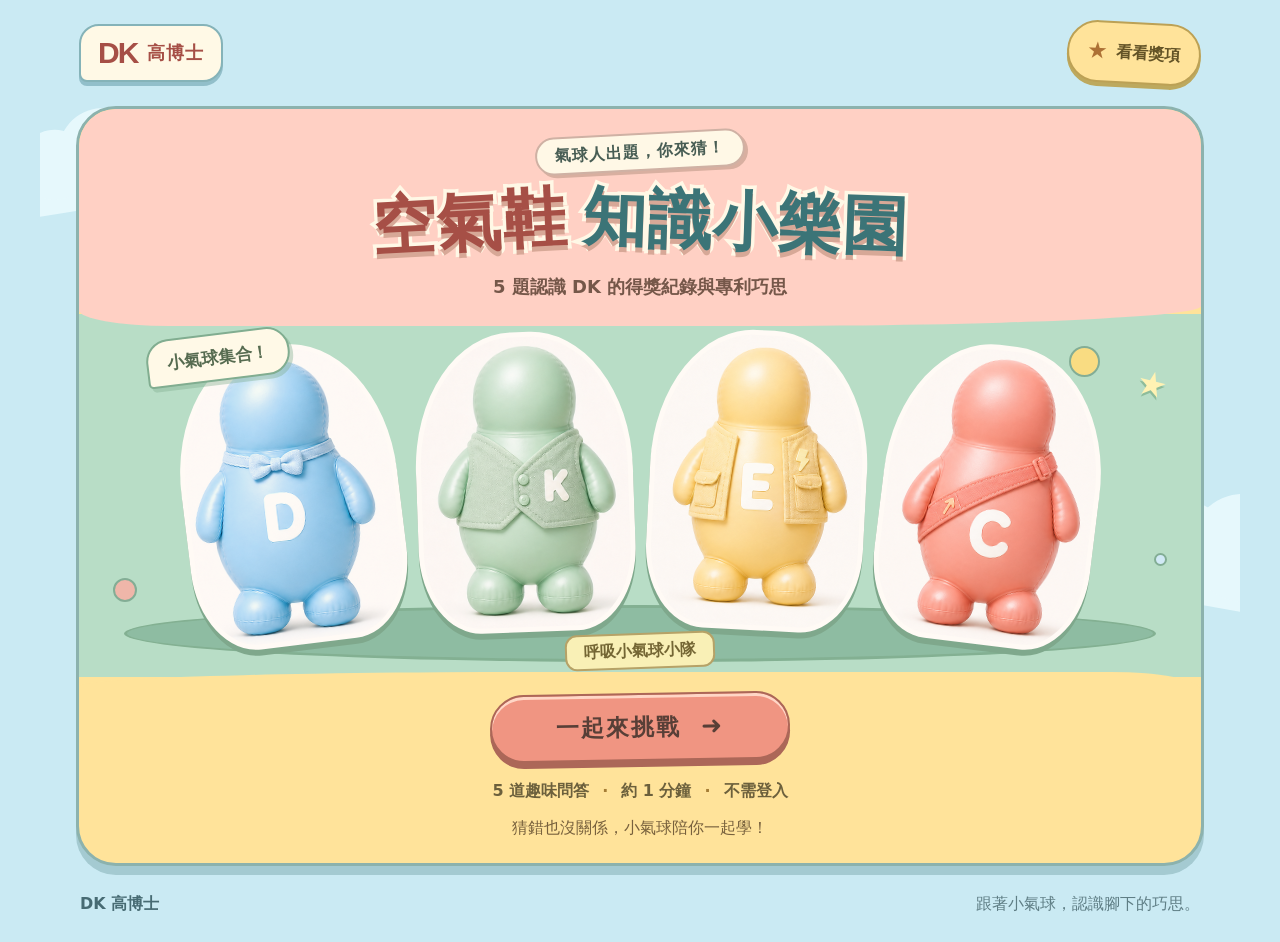
==== index.html @ 1c24d0b2 "Publish DK balloon quiz for mobile and embedded websites" ====
<!doctype html>
<html lang="zh-Hant">
<head>
  <meta charset="utf-8">
  <meta name="viewport" content="width=device-width, initial-scale=1">
  <meta name="color-scheme" content="light">
  <meta name="theme-color" content="#e5f5f6">
  <meta name="description" content="跟呼吸小氣球一起挑戰 5 題空氣鞋冷知識，認識 DK 高博士的得獎紀錄與底台巧思。">
  <title>跟呼吸小氣球，挑戰空氣鞋冷知識｜DK 高博士</title>
  <link rel="stylesheet" href="styles.css">
  <link rel="stylesheet" href="reactions.css">
  <script src="questions.js" defer></script>
  <script src="app.js" defer></script>
</head>
<body>
  <div class="quiz-shell" id="quiz-shell">
    <div class="sky-cloud cloud-left" aria-hidden="true"></div>
    <div class="sky-cloud cloud-right" aria-hidden="true"></div>
    <header class="site-header">
      <a class="brand" href="https://www.dk-shoes.com.tw/page/AirShoes" target="_blank" rel="noopener noreferrer" aria-label="DK 高博士空氣鞋介紹，另開視窗"><strong>DK</strong><span>高博士</span></a>
      <button class="text-button awards-trigger" type="button" data-open-awards><span aria-hidden="true">★</span> 看看獎項</button>
    </header>

    <main id="main-content">
      <section class="screen home-screen" id="home-screen" aria-labelledby="home-title">
        <div class="hero-copy">
          <p class="eyebrow">氣球人出題，你來猜！</p>
          <h1 id="home-title" tabindex="-1"><span class="title-top">空氣鞋</span><span class="title-bottom">知識小樂園</span></h1>
          <p class="hero-description">5 題認識 DK 的得獎紀錄與專利巧思</p>
        </div>
        <div class="hero-art" aria-label="D、K、E、C 呼吸小氣球小隊">
          <div class="hero-speech">小氣球集合！</div>
          <div class="stage-ground" aria-hidden="true"></div>
          <span class="play-dot dot-one" aria-hidden="true"></span>
          <span class="play-dot dot-two" aria-hidden="true"></span>
          <span class="play-dot dot-three" aria-hidden="true"></span>
          <span class="art-star" aria-hidden="true">★</span>
          <div class="crew">
            <div class="crew-member crew-d"><div class="mascot mascot-d"><img src="assets/mascot-d.png" alt="藍色 D 氣球人" width="1672" height="941" draggable="false"></div></div>
            <div class="crew-member crew-k"><div class="mascot mascot-k"><img src="assets/mascot-k.png" alt="綠色 K 氣球人" width="1692" height="929" draggable="false"></div></div>
            <div class="crew-member crew-e"><div class="mascot mascot-e"><img src="assets/mascot-e.png" alt="黃色 E 氣球人" width="1693" height="929" draggable="false"></div></div>
            <div class="crew-member crew-c"><div class="mascot mascot-c"><img src="assets/mascot-c.png" alt="珊瑚色 C 氣球人" width="1649" height="954" draggable="false"></div></div>
          </div>
          <p class="crew-caption">呼吸小氣球小隊</p>
        </div>
        <div class="hero-actions">
          <button class="button button-primary start-button" id="start-button" type="button">一起來挑戰 <span aria-hidden="true">➜</span></button>
          <div class="game-facts" aria-label="共 5 題，約 1 分鐘，不需登入"><span>5 道趣味問答</span><span>約 1 分鐘</span><span>不需登入</span></div>
        </div>
        <div class="home-bottom"><p>猜錯也沒關係，小氣球陪你一起學！</p></div>
      </section>

      <section class="screen question-screen" id="question-screen" aria-labelledby="question-title" hidden>
        <div class="quiz-status"><span id="question-counter">第 1 / 5 題</span><span id="score-counter">已答對 0 題</span></div>
        <div class="progress-track" role="progressbar" id="progress-bar" aria-label="答題進度" aria-valuemin="0" aria-valuemax="5" aria-valuenow="0"><div id="progress-fill"></div></div>
        <div class="question-layout">
          <aside class="host-stage" aria-label="本題主持人">
            <div class="host-speech" id="host-speech"></div>
            <div class="host-figure"><div class="mascot" id="host-mascot"><img id="host-image" src="assets/mascot-k.png" alt="K 氣球人" draggable="false"></div></div>
            <p class="host-name" id="host-name">K 小氣球</p>
          </aside>
          <div class="question-content">
            <p class="eyebrow question-category" id="question-category"></p>
            <h2 class="question-title" id="question-title" tabindex="-1"></h2>
            <p class="choose-hint" id="choose-hint">選一個答案，看看你猜對了沒。</p>
            <div class="answer-list" id="answer-list" role="group" aria-labelledby="question-title"></div>
            <div id="answer-feedback" class="answer-feedback" aria-live="polite" aria-atomic="true"></div>
            <div class="next-row"><button class="button button-primary" id="next-button" type="button" hidden>下一題 <span aria-hidden="true">→</span></button></div>
          </div>
        </div>
      </section>

      <section class="screen result-screen" id="result-screen" aria-labelledby="result-title" hidden>
        <p class="eyebrow result-eyebrow">挑戰完成 · 每一步都更懂 DK</p>
        <h2 id="result-title" tabindex="-1"></h2>
        <p class="result-intro" id="result-intro"></p>
        <div class="result-center">
          <div class="result-character"><div class="mascot mascot-d"><img src="assets/mascot-d.png" alt="D 小氣球陪你完成挑戰" width="1672" height="941" draggable="false"></div></div>
          <div class="score-medallion"><span class="score-label">本次成績</span><p><strong id="final-score">100</strong><span>分</span></p><span id="result-count">答對 5 / 5 題</span></div>
          <div class="result-character"><div class="mascot mascot-k"><img src="assets/mascot-k.png" alt="K 小氣球為你鼓勵" width="1692" height="929" draggable="false"></div></div>
        </div>
        <div class="result-actions"><a class="button button-primary" href="https://www.dk-shoes.com.tw/page/AirShoes" target="_blank" rel="noopener noreferrer">認識 DK 空氣鞋 <span aria-hidden="true">↗</span><span class="sr-only">，另開視窗</span></a><button class="button button-outline" id="restart-button" type="button">重新挑戰 <span aria-hidden="true">↻</span></button></div>
        <button class="text-button review-toggle" id="review-toggle" type="button" aria-expanded="false" aria-controls="review-panel">看看 5 題重點 <span aria-hidden="true">＋</span></button>
        <section class="review-panel" id="review-panel" hidden aria-labelledby="review-title"><h3 id="review-title">把這 5 個小知識帶走</h3><ol class="review-list" id="review-list"></ol></section>
      </section>
    </main>
    <footer class="site-footer"><span>DK 高博士</span><span>跟著小氣球，認識腳下的巧思。</span></footer>
  </div>

  <dialog id="awards-dialog" class="awards-dialog" aria-labelledby="awards-title">
    <div class="dialog-header"><div><p class="eyebrow">DK 高博士</p><h2 id="awards-title">得獎與專利紀錄</h2></div><button class="dialog-close" id="close-awards" type="button" aria-label="關閉得獎與專利紀錄">×</button></div>
    <div class="dialog-body"><img src="assets/awards.png" alt="DK 空氣鞋得獎與專利紀錄圖卡，包含 KIDE 大會鉑金獎與金牌，以及 IIIC 鞋底透氣結構改良金牌。" width="1280" height="2263" loading="lazy" decoding="async"><p class="image-caption">DK 高博士品牌資料圖卡</p></div>
  </dialog>
  <noscript><p class="noscript">請啟用 JavaScript，即可開始氣球人問答遊戲。</p></noscript>
</body>
</html>
---- styles.css ----
:root{--paper:#fff8eb;--paper-light:#fffdf5;--sky:#caeaf3;--mint:#b8ddc6;--pink:#ffd0c4;--yellow:#ffe39a;--ink:#354e55;--muted:#536b6d;--red:#a64f46;--red-dark:#843f38;--line:#abc6c4;--gold:#bf7f2e;--green:#397052;--green-bg:#def0d1;--red-bg:#ffe0d8;--font:"Arial Rounded MT Bold","Microsoft JhengHei","PingFang TC",system-ui,sans-serif}
*{box-sizing:border-box}
html{background:var(--sky);scroll-behavior:smooth}
body{margin:0;background:var(--sky);color:var(--ink);font:500 16px/1.65 var(--font);-webkit-font-smoothing:antialiased}
button,a{-webkit-tap-highlight-color:transparent;touch-action:manipulation}
button{font:inherit;color:inherit;cursor:pointer}
button:disabled{cursor:default;opacity:1}
a{color:inherit}
button:focus-visible,a:focus-visible{outline:3px solid #2f677b;outline-offset:5px}
h1:focus,h2:focus{outline:none}
[hidden]{display:none!important}
img{display:block;max-width:100%}
h1,h2,h3,p{margin:0}
.quiz-shell{position:relative;isolation:isolate;width:min(1200px,100%);padding:0 36px;margin:0 auto;overflow:hidden}
.site-header{position:relative;z-index:3;display:flex;align-items:center;justify-content:space-between;gap:16px;padding:22px 3px}
.brand{display:inline-flex;align-items:center;gap:10px;text-decoration:none;color:var(--red);line-height:1;background:#fff9e6;border:2px solid #85b3b8;border-radius:20px 20px 20px 8px;padding:12px 17px;box-shadow:0 4px 0 #92bfca}
.brand strong{font-family:Arial,sans-serif;font-weight:900;font-size:30px;letter-spacing:-2px}
.brand>span{font-size:18px;font-weight:900;letter-spacing:1px}
.text-button{display:inline-flex;align-items:center;justify-content:center;gap:9px;padding:10px 0;background:none;border:0;text-decoration:none;font-weight:800;font-size:16px}
.awards-trigger{background:var(--yellow);border:2px solid #bca155;border-radius:40px;padding:10px 18px;box-shadow:0 4px 0 #bda95e;color:#635326;transform:rotate(3deg)}
.awards-trigger:hover{transform:rotate(0) translateY(-2px)}
.awards-trigger>span{color:#ad7135;font-size:23px}
.sky-cloud{position:absolute;z-index:-1;pointer-events:none;width:160px;height:50px;background:#eefcff;border-radius:100px;opacity:.8}
.sky-cloud:before,.sky-cloud:after{content:"";position:absolute;background:inherit;border-radius:50%;width:70px;height:70px;left:23px;top:-34px}
.sky-cloud:after{width:90px;height:90px;left:63px;top:-48px}
.cloud-left{left:-40px;top:160px;transform:rotate(-9deg)}
.cloud-right{right:-45px;top:550px;transform:rotate(10deg) scale(1.2)}
.home-screen{position:relative;border:3px solid #8cb2ad;border-radius:40px;background:var(--yellow);overflow:hidden;box-shadow:0 9px 0 #a4cad1}
.hero-copy{position:relative;text-align:center;padding:24px 22px 22px;background:var(--pink);border-radius:36px 36px 40% 8% / 36px 36px 20px 16px;z-index:2}
.eyebrow{font-size:16px;font-weight:900;letter-spacing:1px;color:var(--red)}
.hero-copy>.eyebrow{display:inline-block;color:#485d54;background:#fff8e6;border:2px solid #cfb1a4;border-radius:40px;padding:4px 18px;transform:rotate(-3deg);box-shadow:3px 3px 0 #d8afa0}
h1{display:flex;justify-content:center;align-items:center;gap:16px;flex-wrap:wrap;font-size:clamp(42px,5.2vw,64px);line-height:1.28;letter-spacing:1px;font-weight:1000;margin:11px 0 7px;color:#a64f46;-webkit-text-stroke:7px #fff8e6;paint-order:stroke fill;text-shadow:0 5px 0 #d7a897}
.title-top{display:inline-block;transform:rotate(-3deg)}
.title-bottom{display:inline-block;color:#3b7477;transform:rotate(2deg)}
.hero-description{font-size:18px;line-height:1.8;color:#755749;font-weight:700}
.hero-art{position:relative;min-width:0;height:363px;background:var(--mint);padding:12px 28px 15px;margin-top:-12px;isolation:isolate;overflow:hidden}
.stage-ground{position:absolute;left:4%;right:4%;height:57px;bottom:15px;background:#8ebca2;border:3px solid #83b092;border-radius:50%;z-index:0}
.hero-speech{position:absolute;top:19px;left:6%;z-index:3;color:#566b50;background:#fff9e7;border:2px solid #81ad90;border-radius:23px 23px 23px 5px;font-size:17px;font-weight:900;padding:8px 19px;transform:rotate(-7deg);box-shadow:3px 4px 0 #81ad9066}
.crew{position:relative;z-index:1;display:flex;align-items:flex-end;justify-content:center;gap:8px;max-width:890px;width:94%;height:100%;margin:auto;padding:13px 0 18px}
.crew-member{position:relative;width:calc(25% - 6px);min-width:0;background:#fffaf5;border:5px solid #fffaf5;border-radius:46% 46% 28% 28%;box-shadow:0 6px 0 #7fa88c;transform-origin:center 85%;animation:breathe 5s ease-in-out infinite;isolation:isolate;overflow:hidden}
.crew-d{transform:rotate(-7deg);animation-delay:-1s}
.crew-k{margin-bottom:12px;transform:rotate(-2deg);animation-delay:-2s}
.crew-e{margin-bottom:14px;transform:rotate(3deg);animation-delay:-3s}
.crew-c{transform:rotate(7deg);animation-delay:-4s}
.mascot{position:relative;width:100%;aspect-ratio:510 / 715;overflow:hidden;mix-blend-mode:darken}
.mascot img{position:absolute;max-width:none;width:327.843137%;height:auto;left:-15.686275%;top:-12.587413%;user-select:none;pointer-events:none}
.mascot-k img{width:331.764706%}.mascot-e img{width:331.960784%}.mascot-c img{width:323.333333%}
.crew-caption{position:absolute;z-index:3;bottom:7px;left:50%;transform:translateX(-50%) rotate(-2deg);border-radius:12px;background:#f9f0b6;border:2px solid #b6a267;padding:3px 17px;font-size:16px;white-space:nowrap;font-weight:900;color:#746634}
.play-dot{position:absolute;border:2px solid #83ad95;border-radius:50%;width:20px;height:20px;background:#f9dc82;z-index:0}
.dot-one{top:32px;right:9%;width:31px;height:31px}.dot-two{left:3%;bottom:75px;background:#efb6a9;width:24px;height:24px}.dot-three{right:3%;bottom:111px;width:13px;height:13px;background:#d1e9f5}
.art-star{position:absolute;top:42px;right:3%;color:#fff2b3;font-size:34px;transform:rotate(14deg);text-shadow:0 3px 0 #8ebc9b;z-index:2}
.hero-actions{position:relative;text-align:center;background:var(--yellow);padding:21px 20px 5px;border-radius:40% 8% 0 0 / 14px 18px 0 0;margin-top:-5px;z-index:3}
.button{display:inline-flex;align-items:center;justify-content:center;gap:20px;min-height:60px;border-radius:40px;padding:13px 27px;font-weight:900;font-size:18px;line-height:1.5;text-decoration:none;border:2px solid transparent;transition:transform .16s,box-shadow .16s,background .16s}
.button-primary{background:#f09582;color:#583f37;border-color:#ac6758;box-shadow:0 6px 0 #ac6758,inset 0 3px 0 #ffd6c6}
.button-primary:hover{background:#ffa38c;transform:translateY(-2px);box-shadow:0 8px 0 #ac6758,inset 0 3px 0 #ffddcb}
.button-primary:active{transform:translateY(4px);box-shadow:0 2px 0 #ac6758,inset 0 2px 0 #ffd6c6}
.button-primary>span[aria-hidden]{font-size:25px;font-weight:900}
.button-outline{background:#fff9e8;border-color:#759d9e;color:#426d70;box-shadow:0 5px 0 #8bb3b4}
.button-outline:hover{background:#e9faf6;transform:translateY(-2px);box-shadow:0 7px 0 #8bb3b4}
.start-button{min-width:300px;font-size:23px;min-height:68px;letter-spacing:2px;transform:rotate(-1deg)}
.game-facts{display:flex;justify-content:center;flex-wrap:wrap;column-gap:13px;row-gap:2px;font-size:16px;color:#6c603c;font-weight:700;margin:17px 0 0}
.game-facts>span:not(:last-child)::after{content:"·";margin-left:13px;color:#a57d35}
.home-bottom{padding:6px 18px 22px;text-align:center;font-size:16px;color:#78613d}
.site-footer{display:flex;align-items:center;justify-content:space-between;gap:16px;color:#5f7e85;font-size:16px;line-height:1.65;padding:25px 4px 24px}
.site-footer>span:first-child{font-weight:900;color:#476b73;white-space:nowrap}
.question-screen{background:#fce5a7;border:3px solid #a6b58d;border-radius:36px;box-shadow:0 8px 0 #aac9b1;padding:25px 28px 32px}
.quiz-status{display:flex;justify-content:space-between;align-items:center;gap:16px;color:#6d663f;font-size:16px;font-weight:800;margin-bottom:13px}
#question-counter{color:#4f6456;background:#fff8d8;border:2px solid #b7bc8c;padding:5px 15px;border-radius:18px;transform:rotate(-2deg)}
.progress-track{height:14px;background:#e3cf8e;border:2px solid #c4b274;border-radius:20px;overflow:hidden;box-shadow:inset 0 2px 2px #b39a5a26}
.progress-track>div{height:100%;width:0;background:#ef9982;border-right:2px solid #bd7965;border-radius:20px;transition:width .35s ease}
.question-layout{display:grid;grid-template-columns:minmax(240px,.82fr) minmax(0,1.25fr);gap:26px;margin-top:25px;align-items:start}
.host-stage{position:relative;display:flex;flex-direction:column;align-items:center;min-width:0;isolation:isolate;padding:20px 15px 19px;background:#b9dec8;border-radius:40px 40px 45% 45% / 40px 40px 26px 26px;border:2px solid #8fba9f;min-height:460px}
.host-stage::before{content:"";position:absolute;bottom:45px;left:8%;width:84%;height:40px;background:#84b79d;border-radius:50%;z-index:-1}
.host-speech{position:relative;background:#fff9de;border:2px solid #86aa8d;border-radius:24px 24px 24px 7px;padding:14px 17px;font-size:17px;font-weight:800;line-height:1.7;width:100%;max-width:300px;min-height:86px;box-shadow:3px 4px 0 #8fba9f;z-index:2;transform:rotate(-2deg)}
.host-speech::after{content:"";position:absolute;bottom:-9px;left:48%;width:16px;height:16px;background:inherit;border-right:2px solid #86aa8d;border-bottom:2px solid #86aa8d;transform:rotate(45deg)}
.host-figure{width:230px;max-width:92%;margin:24px 0 0;background:#fffaf5;border:5px solid #fffaf5;border-radius:46% 46% 28% 28%;box-shadow:0 4px 0 #7fa88c;animation:arrive .4s ease-out;isolation:isolate}
.host-figure>.mascot{border-radius:46% 46% 28% 28%}
.host-name{position:relative;z-index:2;font-size:16px;color:#536d4c;font-weight:900;letter-spacing:1px;margin-top:13px;background:#f8ecc2;border:2px solid #9fac79;border-radius:14px;padding:2px 16px;transform:rotate(2deg)}
.question-content{min-width:0;background:#fff6d4;border:2px solid #d8c58b;border-radius:28px;padding:25px 25px 26px}
.question-category{display:inline-block;font-size:16px;letter-spacing:0;color:#805d3e;margin-bottom:13px;background:#ffdfb3;padding:3px 12px;border-radius:12px;transform:rotate(-1deg)}
.question-title{font-size:clamp(24px,2.4vw,30px);line-height:1.55;letter-spacing:0;font-weight:900;color:#3d5759}
.choose-hint{font-size:16px;color:#786e4b;margin:14px 0 18px}
.answer-list{display:grid;gap:14px}
.answer-button{position:relative;display:flex;align-items:center;gap:13px;padding:12px 16px;min-height:68px;width:100%;background:#fffdf1;border:2px solid #adbdb0;border-radius:24px;text-align:left;font-size:18px;font-weight:800;line-height:1.6;box-shadow:0 4px 0 #adbdb0;transition:transform .16s,box-shadow .16s,background .16s}
.answer-button:not(:disabled):hover{background:#eaf6f2;transform:translateY(-2px);box-shadow:0 6px 0 #89a99e}
.answer-button:not(:disabled):active{transform:translateY(3px);box-shadow:0 1px 0 #89a99e}
.answer-letter{display:flex;align-items:center;justify-content:center;width:37px;height:37px;flex:0 0 37px;border:2px solid #e1bd66;border-radius:45% 47% 40% 43%;background:#ffe29a;font-size:18px;font-weight:900;color:#725a30;transform:rotate(-5deg)}
.answer-button:nth-child(2) .answer-letter{background:#c7e6f0;border-color:#8cb8c7;color:#436f7e;transform:rotate(5deg)}
.answer-button:nth-child(3) .answer-letter{background:#cde8c7;border-color:#9ebc90;color:#54734b;transform:rotate(-4deg)}
.answer-label{min-width:0;flex:1}.answer-mark{font-size:16px;white-space:nowrap;font-weight:900}
.answer-button.is-correct{border-color:#63956d;background:#d9eecb;color:#356142;box-shadow:0 4px 0 #63956d}
.answer-button.is-correct .answer-letter{background:#63956d;border-color:#63956d;color:white}
.answer-button.is-wrong{border-color:#be8172;background:#faddcc;color:#9e5143;box-shadow:0 4px 0 #be8172}
.answer-button.is-wrong .answer-letter{background:#bd7868;border-color:#bd7868;color:white}
.answer-button.is-muted{color:#7c806b;background:#f2edd9;border-color:#c4c6a6;box-shadow:0 4px 0 #c4c6a6}
.answer-feedback:not(:empty){margin-top:23px;background:#fff9e9;border-radius:23px;padding:15px;animation:arrive .25s ease-out}
.feedback-title{font-size:19px;font-weight:900;color:var(--red);margin-bottom:5px}
.feedback-explanation{color:#657169;font-size:16px;line-height:1.8}
.feedback-correct{color:var(--ink);font-weight:800;margin-bottom:5px;font-size:16px}
.next-row{display:flex;justify-content:flex-end;margin-top:23px}.next-row:has(button[hidden]){margin:0}#next-button{min-width:172px}
.result-screen{text-align:center;padding:31px 30px 30px;background:#ffd5c7;border:3px solid #c6978c;border-radius:38px;box-shadow:0 8px 0 #cfa99b}
.result-eyebrow{display:inline-block;color:#806345;background:#ffecaf;border:2px solid #c4ae6d;border-radius:15px;transform:rotate(-2deg);padding:4px 14px;margin-bottom:17px}
.result-screen h2{font-size:clamp(32px,3.6vw,48px);font-weight:1000;line-height:1.4;color:#a65a4b;letter-spacing:1px;-webkit-text-stroke:5px #fff6de;paint-order:stroke fill;text-shadow:0 4px 0 #d7a797}
.result-intro{font-size:17px;color:#795b4f;margin-top:13px}
.result-center{display:flex;justify-content:center;align-items:center;gap:20px;margin:27px auto 29px;max-width:750px;background:#c3e5d2;border:3px solid #9bc6aa;border-radius:45% 45% 28% 28% / 35px 35px 35px 35px;padding:24px 20px;position:relative}
.result-character{width:160px;flex:0 1 160px;min-width:0;background:#fffaf5;border:5px solid #fffaf5;border-radius:46% 46% 28% 28%;box-shadow:0 5px 0 #93bba0;isolation:isolate;overflow:hidden}
.result-character:first-child{transform:rotate(-9deg)}.result-character:last-child{transform:rotate(9deg)}
.score-medallion{border:4px solid #c39d4d;border-radius:45%;width:224px;height:224px;flex:0 0 224px;display:flex;flex-direction:column;justify-content:center;position:relative;background:#ffe59b;box-shadow:0 7px 0 #bd9f57,inset 0 0 0 7px #fff0bb;transform:rotate(-3deg)}
.score-medallion::before{content:"★";position:absolute;right:-19px;top:-18px;color:#e99b77;font-size:45px;-webkit-text-stroke:3px #fff8df;paint-order:stroke fill;text-shadow:0 3px 0 #a17c59;transform:rotate(13deg)}
.score-label{font-size:16px;font-weight:900;letter-spacing:2px;color:#836a32}
.score-medallion p{display:flex;justify-content:center;align-items:baseline;gap:6px;margin:-5px 0 -4px;color:#926038}
.score-medallion strong{font-size:82px;line-height:1.3;letter-spacing:-5px;font-family:var(--font);font-weight:1000}
.score-medallion p>span{font-size:18px;font-weight:900}#result-count{font-size:16px;color:#7c6939;font-weight:700}
.result-actions{display:flex;flex-wrap:wrap;gap:15px;justify-content:center}.review-toggle{margin-top:21px;color:#815a46}.review-toggle>span{font-size:23px;line-height:1}
.review-panel{text-align:left;max-width:790px;margin:20px auto 0;background:#fff0c8;border:2px solid #cdb479;border-radius:26px;padding:22px}
.review-panel h3{font-size:24px;margin-bottom:8px;color:#7b633f}.review-list{list-style:none;counter-reset:review;padding:0;margin:0}
.review-list>li{counter-increment:review;display:grid;grid-template-columns:32px 1fr;gap:13px;padding:16px 0;border-bottom:2px dashed #d4c18d;font-size:16px;color:#756b4e}.review-list>li:last-child{border:0;padding-bottom:0}
.review-list>li::before{content:counter(review);font-size:18px;color:#7c673b;font-weight:900;background:#f8d888;border:2px solid #c4ae69;border-radius:50%;width:30px;height:30px;display:flex;align-items:center;justify-content:center}
.review-item-title{font-size:18px;font-weight:900;color:#53685c;margin-bottom:4px}.review-result{display:inline-block;margin-top:5px;color:#95704d;font-size:16px;font-weight:800}
.awards-dialog{width:min(760px,calc(100% - 32px));max-height:86vh;max-height:86dvh;padding:0;border:3px solid #b79e6c;border-radius:29px;background:#fff0bd;color:var(--ink);box-shadow:0 10px 0 #877d5e55,0 25px 80px #354e5566;overflow:auto}
.awards-dialog::backdrop{background:#254e6699}.dialog-header{position:sticky;top:0;z-index:2;display:flex;align-items:center;justify-content:space-between;gap:16px;padding:18px 23px;background:#ffe5a0;border-bottom:3px solid #d1b77c}.dialog-header .eyebrow{font-size:16px;margin-bottom:2px;color:#937044}.dialog-header h2{font-size:25px;line-height:1.5;color:#6e6540}
.dialog-close{display:flex;align-items:center;justify-content:center;border:2px solid #b67e64;border-radius:50%;background:#f6b19a;width:44px;height:44px;flex:0 0 44px;font-size:30px;line-height:1;box-shadow:0 3px 0 #b67e64}.dialog-close:hover{background:#ffd0b6}.dialog-body{padding:20px}.dialog-body img{width:100%;height:auto;border-radius:10px}.image-caption{font-size:16px;color:#877451;text-align:center;margin:13px 0 0}
.sr-only{position:absolute;width:1px;height:1px;padding:0;margin:-1px;overflow:hidden;clip:rect(0,0,0,0);white-space:nowrap;border:0}.noscript{padding:18px;text-align:center;background:#ffe2a6;color:var(--red)}
@keyframes breathe{0%,100%{translate:0 0}50%{translate:0 -7px}}
@keyframes arrive{from{opacity:0;transform:translateY(8px)}to{opacity:1;transform:translateY(0)}}
@media(max-width:950px){.quiz-shell{padding:0 25px}.hero-art{height:310px}.crew{width:96%;padding-bottom:22px}.hero-speech{top:21px;font-size:16px}.question-screen{padding:23px 21px 28px}.question-layout{grid-template-columns:minmax(210px,.75fr) minmax(0,1.25fr);gap:19px}.host-stage{padding:16px 11px;min-height:410px}.host-speech{padding:13px;font-size:16px}.host-figure{width:210px}.question-content{padding:21px 19px}.question-title{font-size:25px}.answer-button{font-size:17px;padding:12px}.answer-mark{font-size:16px}.result-center{gap:16px}}
@media(max-width:700px){.quiz-shell{padding:0 15px}.site-header{padding:16px 1px 19px;gap:12px}.brand{padding:10px 12px;gap:8px;border-radius:17px 17px 17px 7px}.brand strong{font-size:28px}.brand>span{font-size:16px}.awards-trigger{padding:7px 12px;font-size:16px;gap:6px}.awards-trigger>span{font-size:20px}.home-screen{border-radius:29px}.hero-copy{padding:18px 12px 17px;border-radius:25px 25px 36% 8% / 25px 25px 13px 12px}.hero-copy>.eyebrow{font-size:16px;padding:3px 13px;letter-spacing:0}h1{font-size:clamp(34px,7.4vw,48px);gap:3px 9px;line-height:1.35;margin:10px 0 6px;-webkit-text-stroke:5px #fff8e6;letter-spacing:0}.hero-description{font-size:16px;line-height:1.75;max-width:310px;margin:auto}.hero-art{height:208px;padding:7px 8px 13px;margin-top:-7px}.crew{width:95%;gap:3px;padding:16px 0 25px}.crew-member{width:calc(25% - 2.25px);border-width:3px;box-shadow:0 4px 0 #7fa88c}.crew-k{margin-bottom:8px}.crew-e{margin-bottom:9px}.hero-speech{top:13px;left:7%;padding:3px 11px;font-size:16px;border-radius:14px 14px 14px 3px;box-shadow:2px 2px 0 #81ad9066}.crew-caption{font-size:16px;bottom:8px;padding:1px 10px;border-radius:9px}.stage-ground{bottom:17px;height:31px;border-width:2px}.dot-one{width:20px;height:20px;top:20px;right:14%}.dot-two{width:16px;height:16px;bottom:69px;left:2%}.dot-three{bottom:92px;right:2%;width:10px;height:10px}.art-star{font-size:22px;top:31px;right:5%}.hero-actions{padding:17px 13px 4px}.start-button{min-width:240px;min-height:61px;font-size:22px;padding:11px 22px}.game-facts{font-size:16px;column-gap:9px;margin-top:16px}.game-facts>span:not(:last-child)::after{margin-left:9px}.home-bottom{font-size:16px;padding:5px 14px 19px}.site-footer{padding:22px 2px 21px;font-size:16px;gap:10px;align-items:flex-start}.site-footer>span:last-child{text-align:right;max-width:220px}.question-screen{border-radius:27px;padding:18px 14px 24px}.quiz-status{font-size:16px;gap:9px;margin-bottom:13px}#question-counter{padding:3px 10px;border-radius:12px}.progress-track{height:12px}.question-layout{display:flex;flex-direction:column;gap:18px;margin-top:19px}.host-stage{display:grid;grid-template-columns:104px 1fr;grid-template-rows:auto;align-items:center;gap:0 12px;width:100%;padding:13px 13px 13px 10px;border-radius:26px;min-height:0}.host-stage::before{width:100px;left:10px;bottom:11px;height:19px}.host-figure{grid-column:1;grid-row:1;width:104px;max-width:100%;margin:0;border-width:3px}.host-speech{grid-column:2;grid-row:1;max-width:none;min-height:0;font-size:16px;padding:11px 12px;border-radius:19px 19px 19px 4px;box-shadow:2px 3px 0 #8fba9f}.host-speech::after{left:-8px;bottom:auto;top:calc(50% - 8px);border-bottom:2px solid #86aa8d;border-left:2px solid #86aa8d;border-right:0;transform:rotate(45deg)}.host-name{display:none}.question-content{padding:18px 15px 22px;width:100%;border-radius:23px}.question-category{font-size:16px;padding:3px 9px;margin-bottom:12px}.question-title{font-size:24px;line-height:1.55}.choose-hint{font-size:16px;margin:13px 0 17px}.answer-list{gap:13px}.answer-button{font-size:17px;padding:12px 11px;gap:10px;min-height:66px;border-radius:22px}.answer-letter{width:32px;height:32px;flex-basis:32px;font-size:17px}.answer-mark{font-size:16px;white-space:normal;max-width:34px;line-height:1.3}.answer-feedback:not(:empty){margin-top:20px;padding:13px}.feedback-title{font-size:19px}.next-row{margin-top:21px}#next-button{width:100%;min-height:58px}.result-screen{padding:25px 14px 26px;border-radius:27px}.result-eyebrow{font-size:16px;padding:4px 10px;letter-spacing:0;max-width:100%}.result-screen h2{font-size:34px;letter-spacing:0;-webkit-text-stroke:4px #fff6de}.result-intro{font-size:16px;max-width:360px;margin:13px auto 0}.result-center{gap:6px;margin:23px auto 24px;padding:20px 8px;border-width:2px;border-radius:28px}.result-character{flex-basis:85px;width:85px;border-width:3px;box-shadow:0 3px 0 #93bba0}.score-medallion{width:162px;height:162px;flex-basis:162px;border-width:3px;box-shadow:0 5px 0 #bd9f57,inset 0 0 0 5px #fff0bb}.score-medallion strong{font-size:61px;letter-spacing:-3px}.score-label{font-size:16px;letter-spacing:0}.score-medallion p{margin:-3px 0 -3px}.score-medallion::before{right:-14px;top:-18px;font-size:33px}#result-count{font-size:16px}.result-actions{gap:14px}.result-actions .button{font-size:17px;gap:13px;padding:12px 18px;min-height:56px}.review-toggle{margin-top:23px;font-size:16px}.review-panel{padding:19px 15px;margin-top:17px;border-radius:23px}.review-panel h3{font-size:22px}.review-list>li{grid-template-columns:28px 1fr;gap:10px}.review-item-title{font-size:17px}.review-list>li::before{width:27px;height:27px;font-size:16px}.dialog-header{padding:16px}.dialog-header h2{font-size:22px}.dialog-body{padding:12px}.awards-dialog{width:calc(100% - 24px);border-radius:25px}}
@media(max-width:400px){.hero-art{height:187px}.hero-copy{padding-top:17px}h1{gap:0;font-size:35px}.title-top,.title-bottom{display:block;width:100%}.hero-description{max-width:260px}.hero-copy>.eyebrow{font-size:16px}.game-facts{font-size:16px;gap:0 7px}.game-facts>span:not(:last-child)::after{margin-left:7px}.game-facts>span:last-child{width:100%}.game-facts>span:nth-child(2)::after{display:none}.home-bottom{font-size:16px}.site-footer{font-size:16px}.site-footer>span:last-child{max-width:190px}.host-stage{grid-template-columns:88px 1fr;gap:10px;padding:12px 10px}.host-figure{width:88px}.host-stage::before{width:88px;left:10px}.host-speech{font-size:16px;padding:10px}.question-screen{padding:16px 10px 22px}.question-content{padding:16px 12px 20px}.question-title{font-size:23px}.answer-button{font-size:16px;padding:11px 9px;gap:8px}.answer-letter{width:29px;height:29px;flex-basis:29px;font-size:16px}.answer-mark{font-size:16px;max-width:32px}.score-medallion{width:146px;height:146px;flex-basis:146px}.score-medallion strong{font-size:54px}.result-center{padding:19px 3px;gap:2px}.result-screen h2{font-size:30px}.result-actions{flex-direction:column}.result-actions .button{width:100%}}
@media(max-width:340px){.quiz-shell{padding:0 10px}.site-header{gap:9px}.brand{padding:9px 10px;gap:7px}.brand strong{font-size:26px}.brand>span{font-size:16px}.awards-trigger{padding:6px 9px;gap:5px}.hero-art{height:177px}.start-button{min-width:220px}.home-bottom{padding-left:9px;padding-right:9px}.host-stage{grid-template-columns:74px 1fr;gap:8px}.host-figure{width:74px}.host-speech{padding:9px;font-size:16px}.host-stage::before{width:74px}.question-content{padding:15px 10px 19px}.question-category{padding:3px 6px}.question-title{font-size:22px}.result-screen{padding-left:10px;padding-right:10px}.score-medallion{width:136px;height:136px;flex-basis:136px}.score-medallion strong{font-size:49px}.score-label,#result-count{font-size:16px}.site-footer>span:last-child{max-width:178px}}
@media(max-width:700px){.host-stage{grid-template-columns:70px 1fr;padding:9px 10px;gap:12px}.host-figure{width:70px}.host-stage::before{width:70px;bottom:8px}.host-speech{padding:9px 10px}.question-layout{gap:13px;margin-top:15px}.question-category{margin-bottom:8px}.question-content{padding-top:14px}.choose-hint{margin-top:10px;margin-bottom:14px}}
@media(max-width:340px){.host-stage{grid-template-columns:62px 1fr;gap:10px}.host-figure{width:62px}.host-stage::before{width:62px}.host-speech{padding:8px}.question-screen{padding-left:8px;padding-right:8px}}
@media(prefers-reduced-motion:reduce){html{scroll-behavior:auto}*,*::before,*::after{animation:none!important;transition:none!important;scroll-behavior:auto!important}}
---- reactions.css ----
/* Answer reactions: original faceless balloon characters react through body motion. */
.host-figure,.reaction-figure{position:relative;transform-origin:50% 88%}
.host-stage[data-reaction="correct"] .host-figure,.reaction-note[data-reaction="correct"] .reaction-figure{animation:balloon-cheer 1.75s ease-in-out both}
.host-stage[data-reaction="wrong"] .host-figure,.reaction-note[data-reaction="wrong"] .reaction-figure{animation:balloon-oops 1.55s ease-in-out both}
.host-stage[data-reaction="correct"] .host-speech{background:#e7f6d5;border-color:#72a34d}
.host-stage[data-reaction="wrong"] .host-speech{background:#fff1cf;border-color:#d2a04c}
.host-stage[data-reaction="correct"] .host-figure::after,.reaction-note[data-reaction="correct"] .reaction-figure::after{content:"★";position:absolute;top:2%;right:-9%;color:#ffc536;font-size:34px;text-shadow:-68px 19px 0 #e7a1b5,4px 49px 0 #83cdb9;animation:balloon-stars 1.75s ease-out both;pointer-events:none}
.host-stage[data-reaction="wrong"] .host-figure::after,.reaction-note[data-reaction="wrong"] .reaction-figure::after{content:"";position:absolute;top:10%;right:8%;width:14px;height:22px;background:#8acbe2;border:2px solid #5b9eb7;border-radius:80% 15% 65% 65%;transform:rotate(-25deg);animation:balloon-drop 1.55s ease-out both;pointer-events:none}
.reaction-note{display:flex;align-items:center;gap:15px;padding:13px 16px 9px;border-radius:23px;background:#f0f8e7;margin-bottom:13px;min-height:115px}
.reaction-note[data-reaction="wrong"]{background:#fff3d4}
.reaction-figure{flex:0 0 65px;width:65px;isolation:isolate;background:#fffaf5;border:2px solid #fffaf5;border-radius:45% 45% 27% 27%;box-shadow:0 3px 0 #65987633}
.reaction-figure .mascot{border-radius:inherit}
.reaction-copy{min-width:0;flex:1}
.reaction-note .feedback-title{font-size:20px;line-height:1.5;color:#426f3f;margin:0 0 4px;font-weight:900}
.reaction-note[data-reaction="wrong"] .feedback-title{color:#876023}
.reaction-speech{font-size:16px;line-height:1.7;color:#536471;margin:0}
.answer-feedback:not(:empty){border:0;padding:0;margin-top:18px}
.feedback-correct,.feedback-explanation{padding:0 7px}
.reaction-note[data-reaction="correct"] .reaction-figure::after{font-size:22px;text-shadow:-43px 15px 0 #e7a1b5,2px 38px 0 #83cdb9}
.reaction-note[data-reaction="wrong"] .reaction-figure::after{width:9px;height:15px;border-width:1px}
@keyframes balloon-cheer{0%{transform:translateY(0) scale(1)}12%{transform:translateY(4px) scale(1.12,.86)}29%{transform:translateY(-25px) rotate(-10deg) scale(.94,1.06)}43%{transform:translateY(1px) scale(1.08,.91)}61%{transform:translateY(-18px) rotate(9deg)}76%{transform:translateY(2px) scale(1.06,.94)}100%{transform:translateY(0) rotate(-5deg)}}
@keyframes balloon-oops{0%{transform:scale(1)}20%{transform:translateY(7px) scale(1.1,.82) rotate(-8deg)}38%{transform:translateY(5px) scale(1.07,.87) rotate(7deg)}55%{transform:translateY(4px) scale(1.05,.91) rotate(-5deg)}73%{transform:scale(.98,1.02) rotate(3deg)}100%{transform:scale(1) rotate(4deg)}}
@keyframes balloon-stars{0%{opacity:0;transform:scale(.4) rotate(-25deg)}25%{opacity:1;transform:scale(1.2) rotate(10deg)}55%{transform:scale(.85) rotate(-7deg)}80%,100%{opacity:1;transform:scale(1) rotate(0)}}
@keyframes balloon-drop{0%,12%{opacity:0;translate:0 -12px}35%{opacity:1;translate:0 0}65%{translate:2px 7px}100%{opacity:1;translate:0 3px}}
@media(max-width:370px){.reaction-note{padding:12px;gap:11px}.reaction-figure{width:54px;flex-basis:54px}.reaction-note .feedback-title{font-size:18px}}
@media(max-width:700px){.answer-mark{max-width:none;white-space:nowrap;flex-shrink:0}.host-stage[data-reaction="correct"] .host-figure::after{font-size:22px;text-shadow:-43px 15px 0 #e7a1b5,2px 38px 0 #83cdb9}.host-stage[data-reaction="wrong"] .host-figure::after{width:9px;height:15px;border-width:1px}}
@media(prefers-reduced-motion:reduce){.host-figure,.reaction-figure,.host-figure::after,.reaction-figure::after{animation:none!important}}
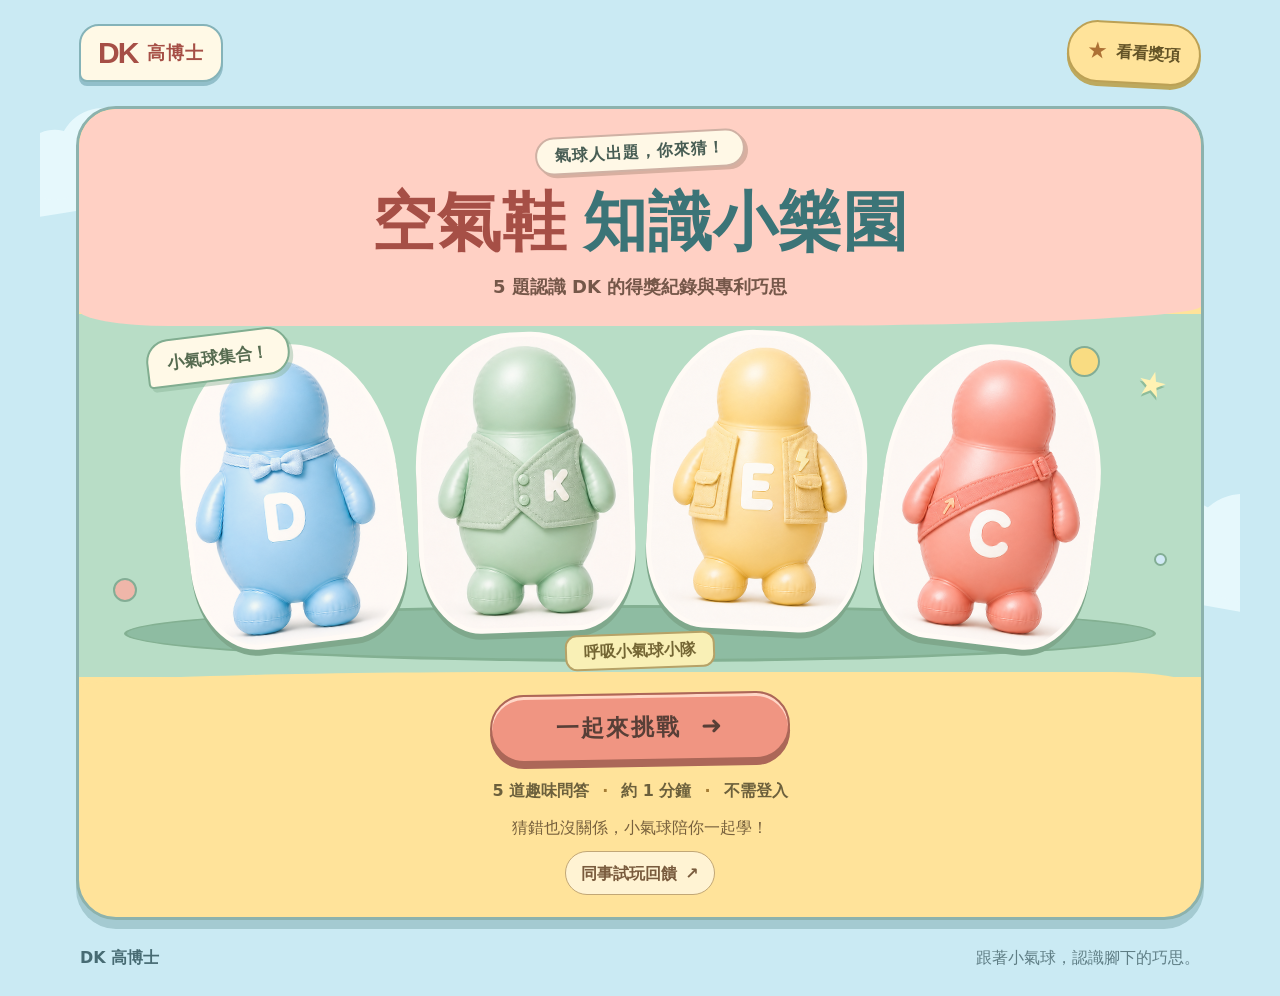
==== commit 9aeecca9: "Add colleague playtest feedback and improve heading clarity" ====
--- a/index.html
+++ b/index.html
@@ -47,7 +47,7 @@
           <button class="button button-primary start-button" id="start-button" type="button">一起來挑戰 <span aria-hidden="true">➜</span></button>
           <div class="game-facts" aria-label="共 5 題，約 1 分鐘，不需登入"><span>5 道趣味問答</span><span>約 1 分鐘</span><span>不需登入</span></div>
         </div>
-        <div class="home-bottom"><p>猜錯也沒關係，小氣球陪你一起學！</p></div>
+        <div class="home-bottom"><p>猜錯也沒關係，小氣球陪你一起學！</p><a class="colleague-feedback-link" href="feedback.html" target="_blank" rel="noopener">同事試玩回饋 <span aria-hidden="true">↗</span><span class="sr-only">，另開分頁</span></a></div>
       </section>
 
       <section class="screen question-screen" id="question-screen" aria-labelledby="question-title" hidden>
@@ -81,6 +81,7 @@
         </div>
         <div class="result-actions"><a class="button button-primary" href="https://www.dk-shoes.com.tw/page/AirShoes" target="_blank" rel="noopener noreferrer">認識 DK 空氣鞋 <span aria-hidden="true">↗</span><span class="sr-only">，另開視窗</span></a><button class="button button-outline" id="restart-button" type="button">重新挑戰 <span aria-hidden="true">↻</span></button></div>
         <button class="text-button review-toggle" id="review-toggle" type="button" aria-expanded="false" aria-controls="review-panel">看看 5 題重點 <span aria-hidden="true">＋</span></button>
+        <p class="result-feedback-entry"><a class="colleague-feedback-link" href="feedback.html" target="_blank" rel="noopener">同事試玩回饋 <span aria-hidden="true">↗</span><span class="sr-only">，另開分頁</span></a></p>
         <section class="review-panel" id="review-panel" hidden aria-labelledby="review-title"><h3 id="review-title">把這 5 個小知識帶走</h3><ol class="review-list" id="review-list"></ol></section>
       </section>
     </main>
--- a/styles.css
+++ b/styles.css
@@ -129,4 +129,10 @@
 @media(max-width:340px){.quiz-shell{padding:0 10px}.site-header{gap:9px}.brand{padding:9px 10px;gap:7px}.brand strong{font-size:26px}.brand>span{font-size:16px}.awards-trigger{padding:6px 9px;gap:5px}.hero-art{height:177px}.start-button{min-width:220px}.home-bottom{padding-left:9px;padding-right:9px}.host-stage{grid-template-columns:74px 1fr;gap:8px}.host-figure{width:74px}.host-speech{padding:9px;font-size:16px}.host-stage::before{width:74px}.question-content{padding:15px 10px 19px}.question-category{padding:3px 6px}.question-title{font-size:22px}.result-screen{padding-left:10px;padding-right:10px}.score-medallion{width:136px;height:136px;flex-basis:136px}.score-medallion strong{font-size:49px}.score-label,#result-count{font-size:16px}.site-footer>span:last-child{max-width:178px}}
 @media(max-width:700px){.host-stage{grid-template-columns:70px 1fr;padding:9px 10px;gap:12px}.host-figure{width:70px}.host-stage::before{width:70px;bottom:8px}.host-speech{padding:9px 10px}.question-layout{gap:13px;margin-top:15px}.question-category{margin-bottom:8px}.question-content{padding-top:14px}.choose-hint{margin-top:10px;margin-bottom:14px}}
 @media(max-width:340px){.host-stage{grid-template-columns:62px 1fr;gap:10px}.host-figure{width:62px}.host-stage::before{width:62px}.host-speech{padding:8px}.question-screen{padding-left:8px;padding-right:8px}}
+/* Keep Chinese headings crisp on small phone screens. */
+h1,.result-screen h2{-webkit-text-stroke:0;text-shadow:none;paint-order:normal;font-weight:900}
+.title-top,.title-bottom{transform:none}
+.colleague-feedback-link{display:inline-flex;align-items:center;justify-content:center;gap:8px;min-height:44px;margin-top:10px;padding:7px 15px;border:1px solid #c2a776;border-radius:22px;background:#fff3d3;color:#795b3d;font-size:16px;font-weight:800;text-decoration:none;line-height:1.6}
+.colleague-feedback-link:hover{background:#fff8e5;border-color:#977d53}
+.result-feedback-entry{margin-top:0}.result-feedback-entry .colleague-feedback-link{margin-top:3px}
 @media(prefers-reduced-motion:reduce){html{scroll-behavior:auto}*,*::before,*::after{animation:none!important;transition:none!important;scroll-behavior:auto!important}}
